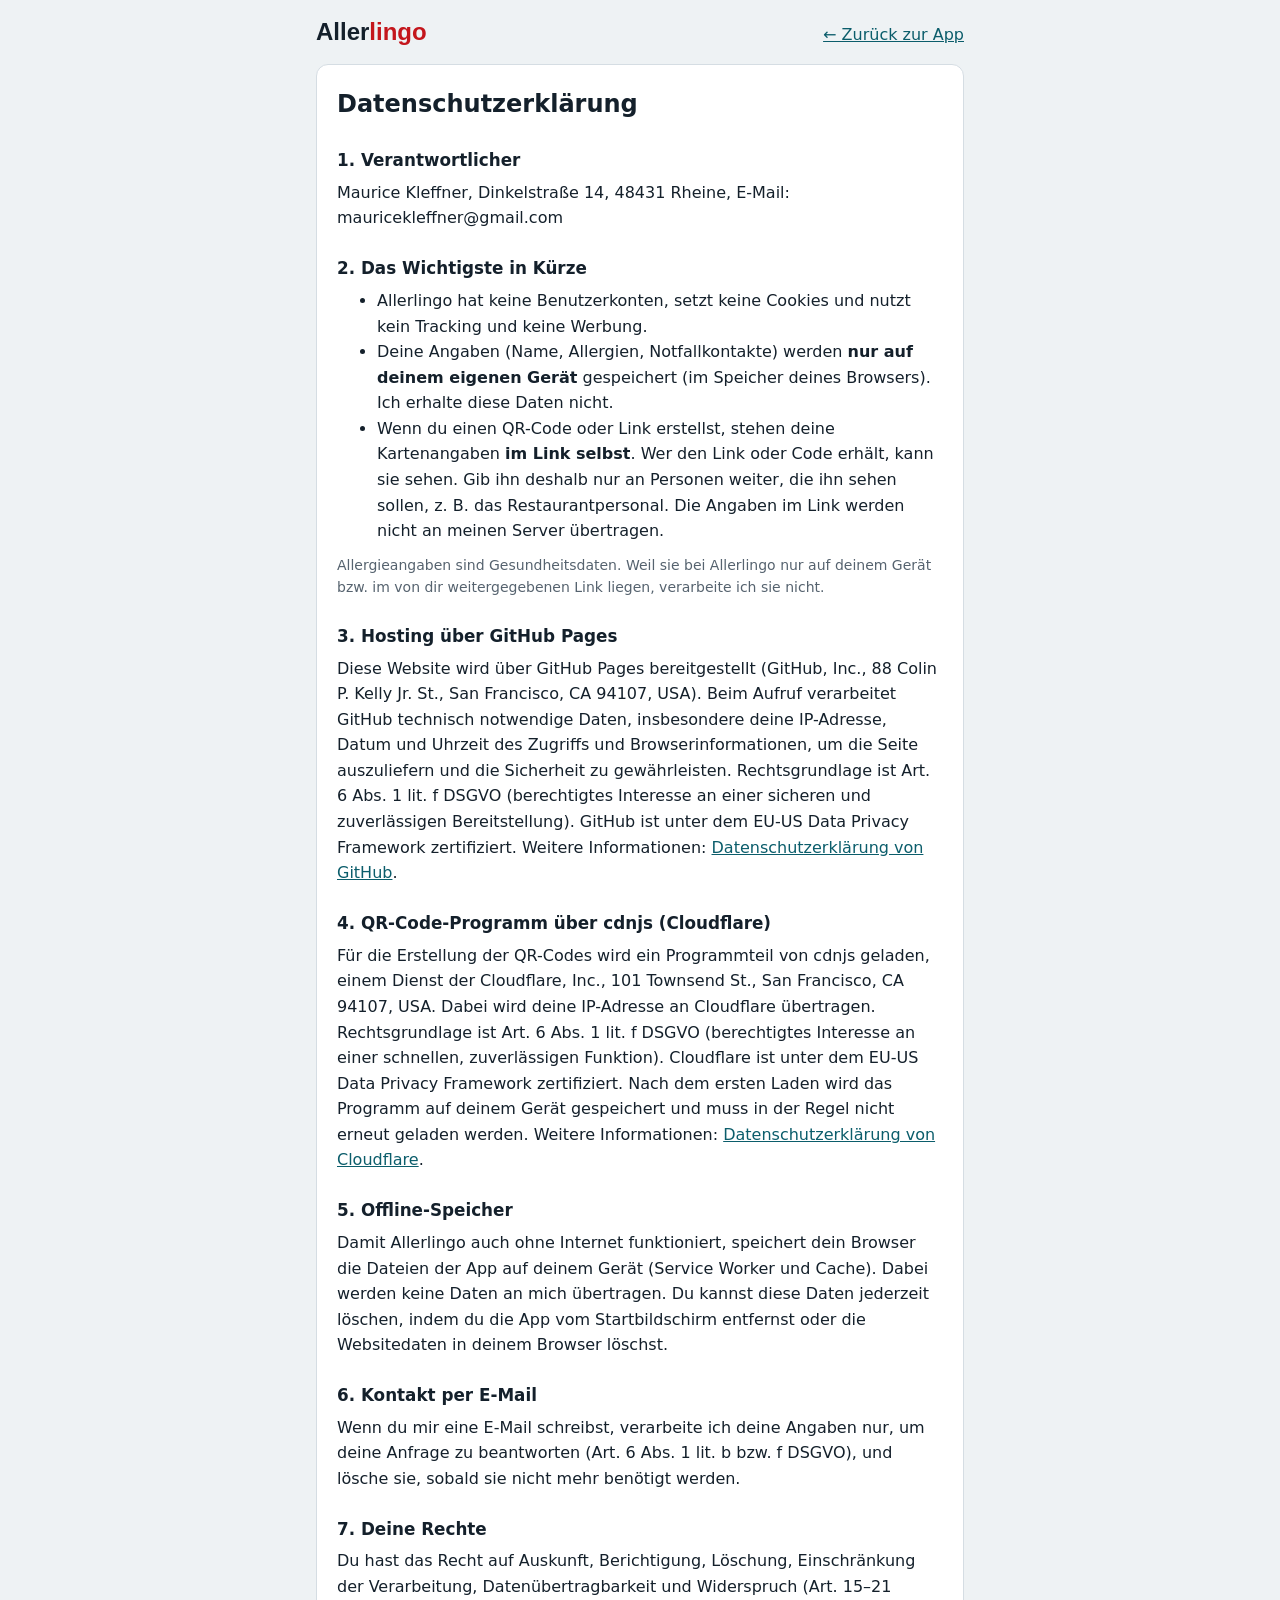
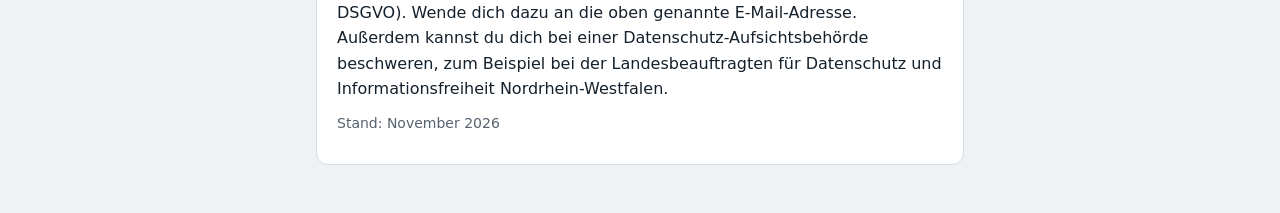
==== datenschutz.html @ f08885e3 "Allerlingo Version 4: Impressum und Datenschutzerklärung, ohne Google Fonts Co-Authored-By: Claude O" ====
<!doctype html>
<html lang="de"><head><meta charset="utf-8"><meta name="viewport" content="width=device-width, initial-scale=1, viewport-fit=cover">
<title>Datenschutz – Allerlingo</title><link rel="icon" type="image/png" href="favicon.png"><link rel="stylesheet" href="legal.css"></head>
<body><main>
<div class="top"><a class="logo" href="./">Aller<span>lingo</span></a><a href="./">← Zurück zur App</a></div>
<div class="box">
<h1>Datenschutzerklärung</h1>
<h2>1. Verantwortlicher</h2>
<p>Maurice Kleffner, Dinkelstraße 14, 48431 Rheine, E-Mail: mauricekleffner@gmail.com</p>

<h2>2. Das Wichtigste in Kürze</h2>
<ul>
<li>Allerlingo hat keine Benutzerkonten, setzt keine Cookies und nutzt kein Tracking und keine Werbung.</li>
<li>Deine Angaben (Name, Allergien, Notfallkontakte) werden <strong>nur auf deinem eigenen Gerät</strong> gespeichert (im Speicher deines Browsers). Ich erhalte diese Daten nicht.</li>
<li>Wenn du einen QR-Code oder Link erstellst, stehen deine Kartenangaben <strong>im Link selbst</strong>. Wer den Link oder Code erhält, kann sie sehen. Gib ihn deshalb nur an Personen weiter, die ihn sehen sollen, z. B. das Restaurantpersonal. Die Angaben im Link werden nicht an meinen Server übertragen.</li>
</ul>
<p class="muted">Allergieangaben sind Gesundheitsdaten. Weil sie bei Allerlingo nur auf deinem Gerät bzw. im von dir weitergegebenen Link liegen, verarbeite ich sie nicht.</p>

<h2>3. Hosting über GitHub Pages</h2>
<p>Diese Website wird über GitHub Pages bereitgestellt (GitHub, Inc., 88 Colin P. Kelly Jr. St., San Francisco, CA 94107, USA). Beim Aufruf verarbeitet GitHub technisch notwendige Daten, insbesondere deine IP-Adresse, Datum und Uhrzeit des Zugriffs und Browserinformationen, um die Seite auszuliefern und die Sicherheit zu gewährleisten. Rechtsgrundlage ist Art. 6 Abs. 1 lit. f DSGVO (berechtigtes Interesse an einer sicheren und zuverlässigen Bereitstellung). GitHub ist unter dem EU-US Data Privacy Framework zertifiziert. Weitere Informationen: <a href="https://docs.github.com/de/site-policy/privacy-policies/github-general-privacy-statement" rel="noopener">Datenschutzerklärung von GitHub</a>.</p>

<h2>4. QR-Code-Programm über cdnjs (Cloudflare)</h2>
<p>Für die Erstellung der QR-Codes wird ein Programmteil von cdnjs geladen, einem Dienst der Cloudflare, Inc., 101 Townsend St., San Francisco, CA 94107, USA. Dabei wird deine IP-Adresse an Cloudflare übertragen. Rechtsgrundlage ist Art. 6 Abs. 1 lit. f DSGVO (berechtigtes Interesse an einer schnellen, zuverlässigen Funktion). Cloudflare ist unter dem EU-US Data Privacy Framework zertifiziert. Nach dem ersten Laden wird das Programm auf deinem Gerät gespeichert und muss in der Regel nicht erneut geladen werden. Weitere Informationen: <a href="https://www.cloudflare.com/de-de/privacypolicy/" rel="noopener">Datenschutzerklärung von Cloudflare</a>.</p>

<h2>5. Offline-Speicher</h2>
<p>Damit Allerlingo auch ohne Internet funktioniert, speichert dein Browser die Dateien der App auf deinem Gerät (Service Worker und Cache). Dabei werden keine Daten an mich übertragen. Du kannst diese Daten jederzeit löschen, indem du die App vom Startbildschirm entfernst oder die Websitedaten in deinem Browser löschst.</p>

<h2>6. Kontakt per E-Mail</h2>
<p>Wenn du mir eine E-Mail schreibst, verarbeite ich deine Angaben nur, um deine Anfrage zu beantworten (Art. 6 Abs. 1 lit. b bzw. f DSGVO), und lösche sie, sobald sie nicht mehr benötigt werden.</p>

<h2>7. Deine Rechte</h2>
<p>Du hast das Recht auf Auskunft, Berichtigung, Löschung, Einschränkung der Verarbeitung, Datenübertragbarkeit und Widerspruch (Art. 15–21 DSGVO). Wende dich dazu an die oben genannte E-Mail-Adresse. Außerdem kannst du dich bei einer Datenschutz-Aufsichtsbehörde beschweren, zum Beispiel bei der Landesbeauftragten für Datenschutz und Informationsfreiheit Nordrhein-Westfalen.</p>

<p class="muted">Stand: November 2026</p>
</div></main></body></html>
---- legal.css ----
:root{--bg:#EEF2F4;--surface:#FFFFFF;--ink:#14202B;--muted:#56636F;--line:#D5DDE3;--accent:#0B5D6B;--danger:#C4161C;color-scheme:light}
@media (prefers-color-scheme: dark){:root:not([data-theme="light"]){--bg:#0E151B;--surface:#16212A;--ink:#E6EDF2;--muted:#9AA9B5;--line:#2A3843;--accent:#55B8C6;--danger:#FF6B6F;color-scheme:dark}}
:root[data-theme="dark"]{--bg:#0E151B;--surface:#16212A;--ink:#E6EDF2;--muted:#9AA9B5;--line:#2A3843;--accent:#55B8C6;--danger:#FF6B6F;color-scheme:dark}
*{box-sizing:border-box}
body{margin:0;background:var(--bg);color:var(--ink);font:16px/1.6 system-ui,-apple-system,"Segoe UI",Roboto,Arial,sans-serif}
main{max-width:680px;margin:0 auto;padding-block:20px 48px;padding-left:max(16px,env(safe-area-inset-left,0px));padding-right:max(16px,env(safe-area-inset-right,0px))}
.top{display:flex;justify-content:space-between;align-items:baseline;gap:12px;flex-wrap:wrap;margin-bottom:16px}
.logo{font:800 1.5rem/1 "Helvetica Neue",Arial,sans-serif;color:var(--ink);text-decoration:none}
.logo span{color:var(--danger)}
a{color:var(--accent)}
.box{background:var(--surface);border:1px solid var(--line);border-radius:12px;padding:20px}
h1{font-size:1.5rem;margin:0 0 12px;text-wrap:balance}
h2{font-size:1.05rem;margin:24px 0 6px}
p,ul{margin:0 0 10px}
.muted{color:var(--muted);font-size:.875rem}
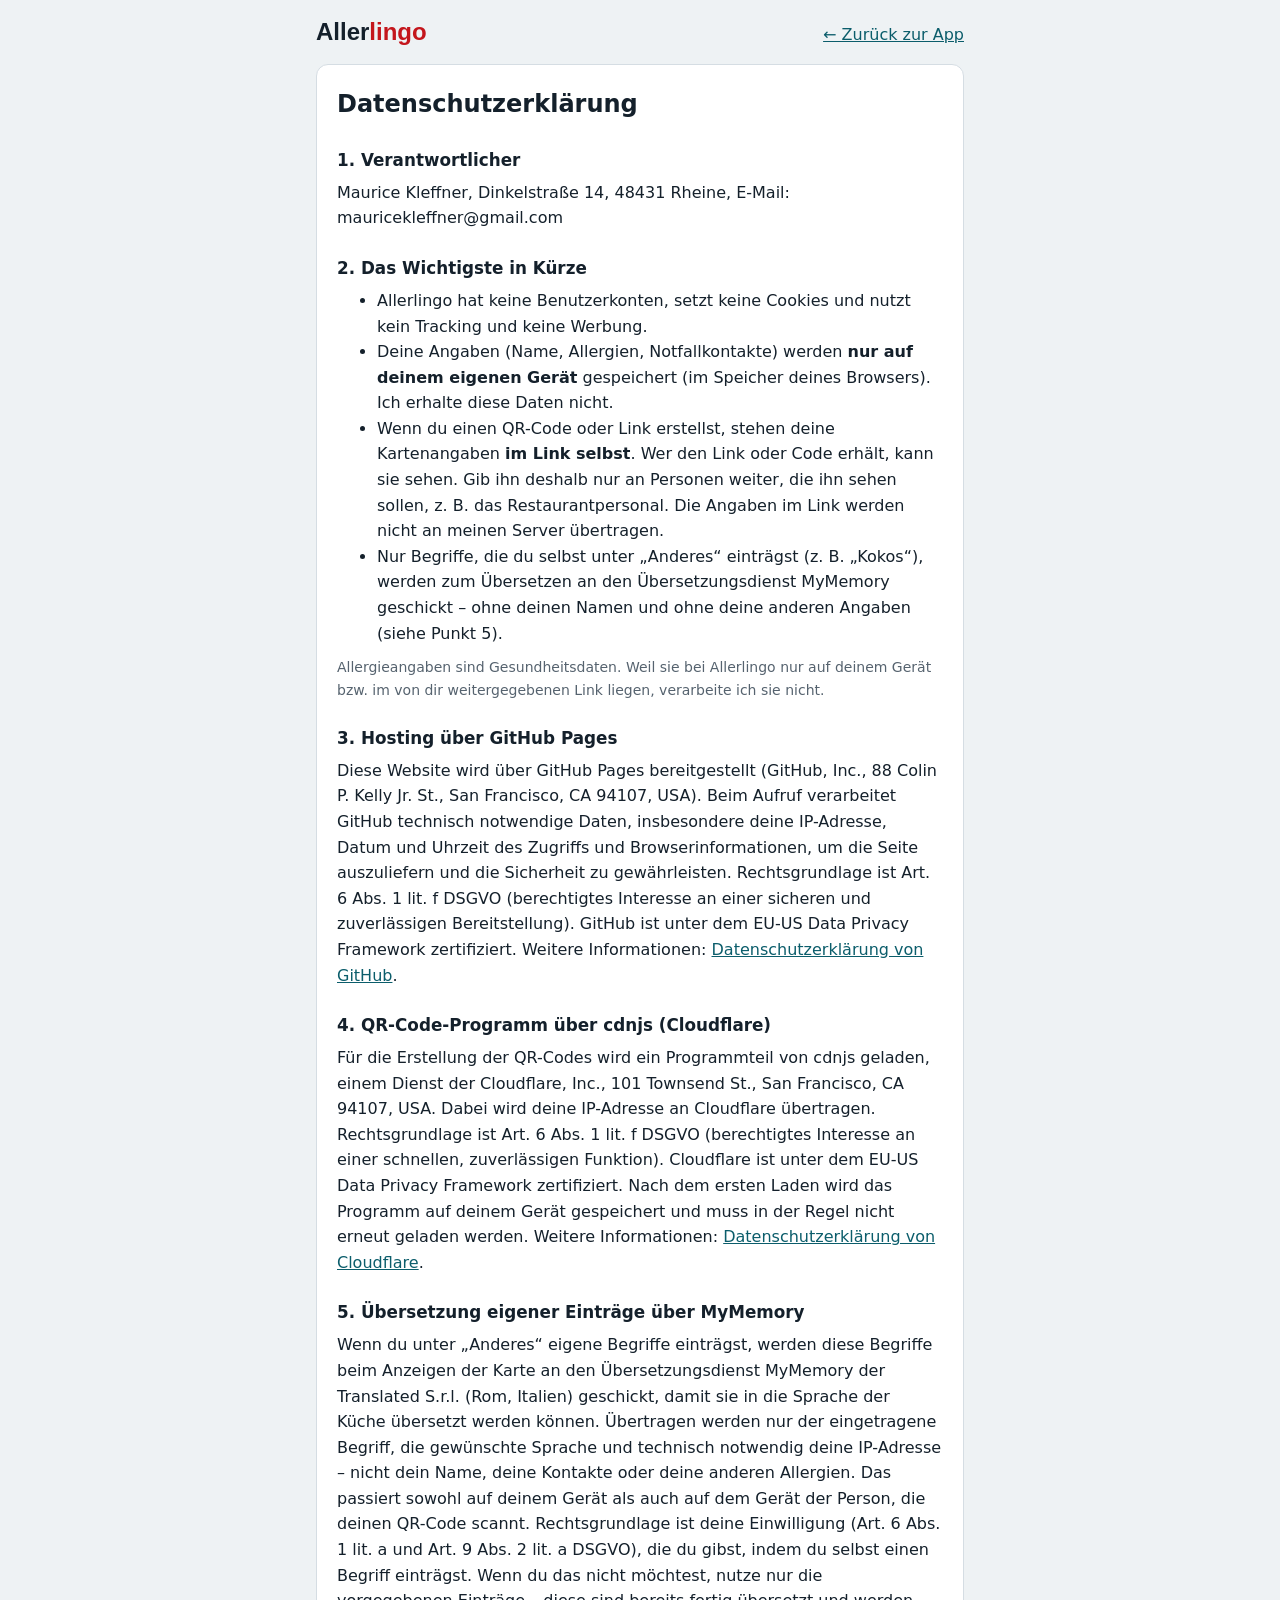
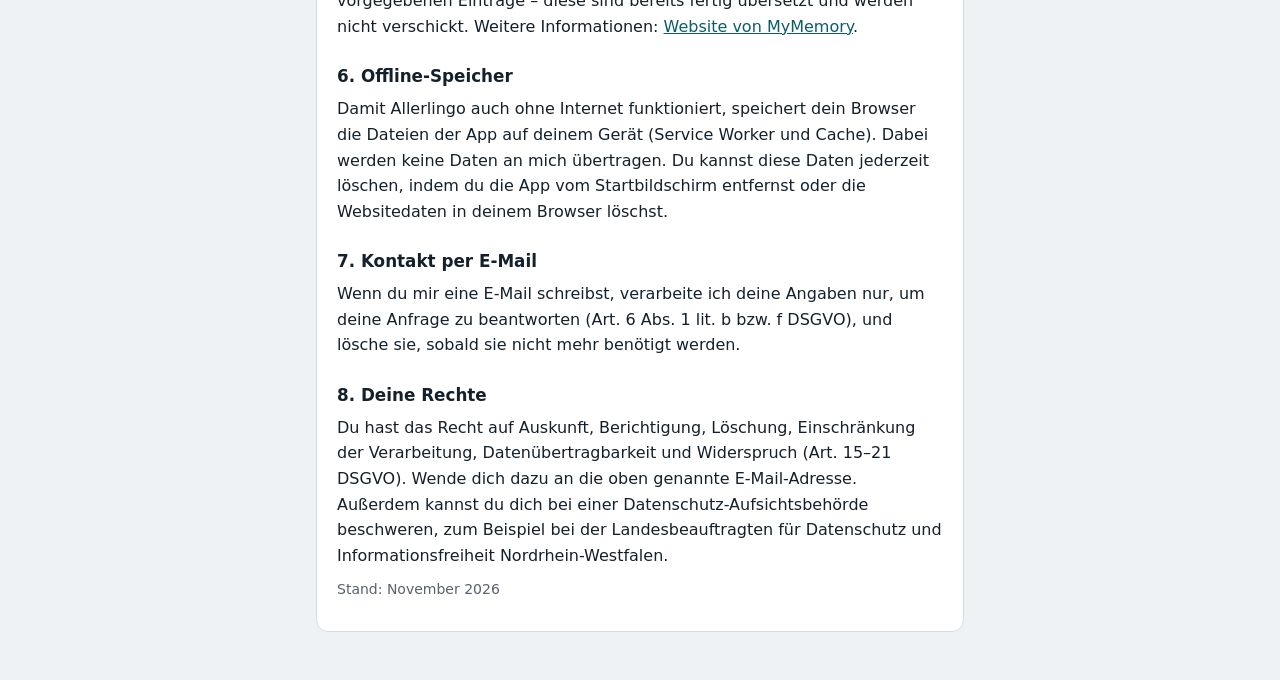
==== commit 68dc259f: "Version 5: Kategorien, 22 neue Einträge, eigene Einträge mit Übersetzung - Allergieliste in aufklapp" ====
--- a/datenschutz.html
+++ b/datenschutz.html
@@ -13,6 +13,7 @@
 <li>Allerlingo hat keine Benutzerkonten, setzt keine Cookies und nutzt kein Tracking und keine Werbung.</li>
 <li>Deine Angaben (Name, Allergien, Notfallkontakte) werden <strong>nur auf deinem eigenen Gerät</strong> gespeichert (im Speicher deines Browsers). Ich erhalte diese Daten nicht.</li>
 <li>Wenn du einen QR-Code oder Link erstellst, stehen deine Kartenangaben <strong>im Link selbst</strong>. Wer den Link oder Code erhält, kann sie sehen. Gib ihn deshalb nur an Personen weiter, die ihn sehen sollen, z. B. das Restaurantpersonal. Die Angaben im Link werden nicht an meinen Server übertragen.</li>
+<li>Nur Begriffe, die du selbst unter „Anderes“ einträgst (z. B. „Kokos“), werden zum Übersetzen an den Übersetzungsdienst MyMemory geschickt – ohne deinen Namen und ohne deine anderen Angaben (siehe Punkt 5).</li>
 </ul>
 <p class="muted">Allergieangaben sind Gesundheitsdaten. Weil sie bei Allerlingo nur auf deinem Gerät bzw. im von dir weitergegebenen Link liegen, verarbeite ich sie nicht.</p>
 
@@ -22,13 +23,16 @@
 <h2>4. QR-Code-Programm über cdnjs (Cloudflare)</h2>
 <p>Für die Erstellung der QR-Codes wird ein Programmteil von cdnjs geladen, einem Dienst der Cloudflare, Inc., 101 Townsend St., San Francisco, CA 94107, USA. Dabei wird deine IP-Adresse an Cloudflare übertragen. Rechtsgrundlage ist Art. 6 Abs. 1 lit. f DSGVO (berechtigtes Interesse an einer schnellen, zuverlässigen Funktion). Cloudflare ist unter dem EU-US Data Privacy Framework zertifiziert. Nach dem ersten Laden wird das Programm auf deinem Gerät gespeichert und muss in der Regel nicht erneut geladen werden. Weitere Informationen: <a href="https://www.cloudflare.com/de-de/privacypolicy/" rel="noopener">Datenschutzerklärung von Cloudflare</a>.</p>
 
-<h2>5. Offline-Speicher</h2>
+<h2>5. Übersetzung eigener Einträge über MyMemory</h2>
+<p>Wenn du unter „Anderes“ eigene Begriffe einträgst, werden diese Begriffe beim Anzeigen der Karte an den Übersetzungsdienst MyMemory der Translated S.r.l. (Rom, Italien) geschickt, damit sie in die Sprache der Küche übersetzt werden können. Übertragen werden nur der eingetragene Begriff, die gewünschte Sprache und technisch notwendig deine IP-Adresse – nicht dein Name, deine Kontakte oder deine anderen Allergien. Das passiert sowohl auf deinem Gerät als auch auf dem Gerät der Person, die deinen QR-Code scannt. Rechtsgrundlage ist deine Einwilligung (Art. 6 Abs. 1 lit. a und Art. 9 Abs. 2 lit. a DSGVO), die du gibst, indem du selbst einen Begriff einträgst. Wenn du das nicht möchtest, nutze nur die vorgegebenen Einträge – diese sind bereits fertig übersetzt und werden nicht verschickt. Weitere Informationen: <a href="https://mymemory.translated.net/" rel="noopener">Website von MyMemory</a>.</p>
+
+<h2>6. Offline-Speicher</h2>
 <p>Damit Allerlingo auch ohne Internet funktioniert, speichert dein Browser die Dateien der App auf deinem Gerät (Service Worker und Cache). Dabei werden keine Daten an mich übertragen. Du kannst diese Daten jederzeit löschen, indem du die App vom Startbildschirm entfernst oder die Websitedaten in deinem Browser löschst.</p>
 
-<h2>6. Kontakt per E-Mail</h2>
+<h2>7. Kontakt per E-Mail</h2>
 <p>Wenn du mir eine E-Mail schreibst, verarbeite ich deine Angaben nur, um deine Anfrage zu beantworten (Art. 6 Abs. 1 lit. b bzw. f DSGVO), und lösche sie, sobald sie nicht mehr benötigt werden.</p>
 
-<h2>7. Deine Rechte</h2>
+<h2>8. Deine Rechte</h2>
 <p>Du hast das Recht auf Auskunft, Berichtigung, Löschung, Einschränkung der Verarbeitung, Datenübertragbarkeit und Widerspruch (Art. 15–21 DSGVO). Wende dich dazu an die oben genannte E-Mail-Adresse. Außerdem kannst du dich bei einer Datenschutz-Aufsichtsbehörde beschweren, zum Beispiel bei der Landesbeauftragten für Datenschutz und Informationsfreiheit Nordrhein-Westfalen.</p>
 
 <p class="muted">Stand: November 2026</p>
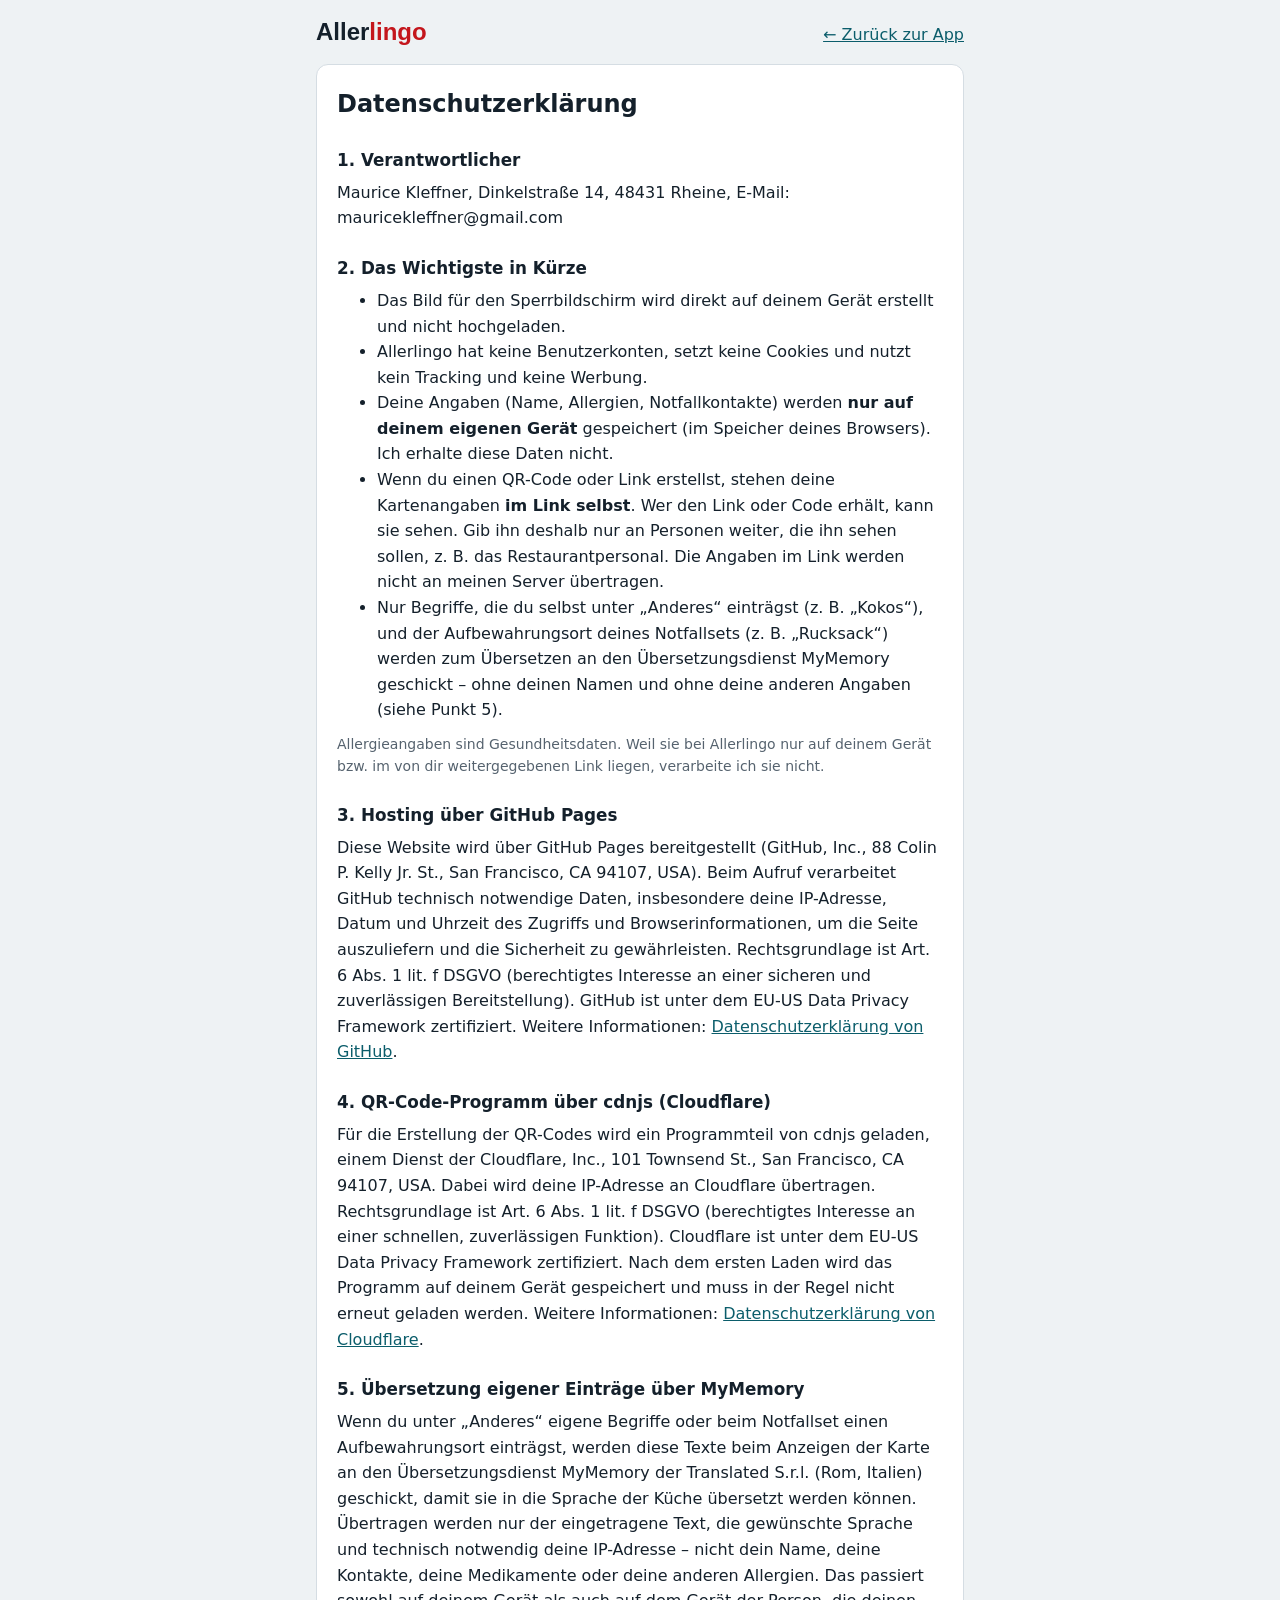
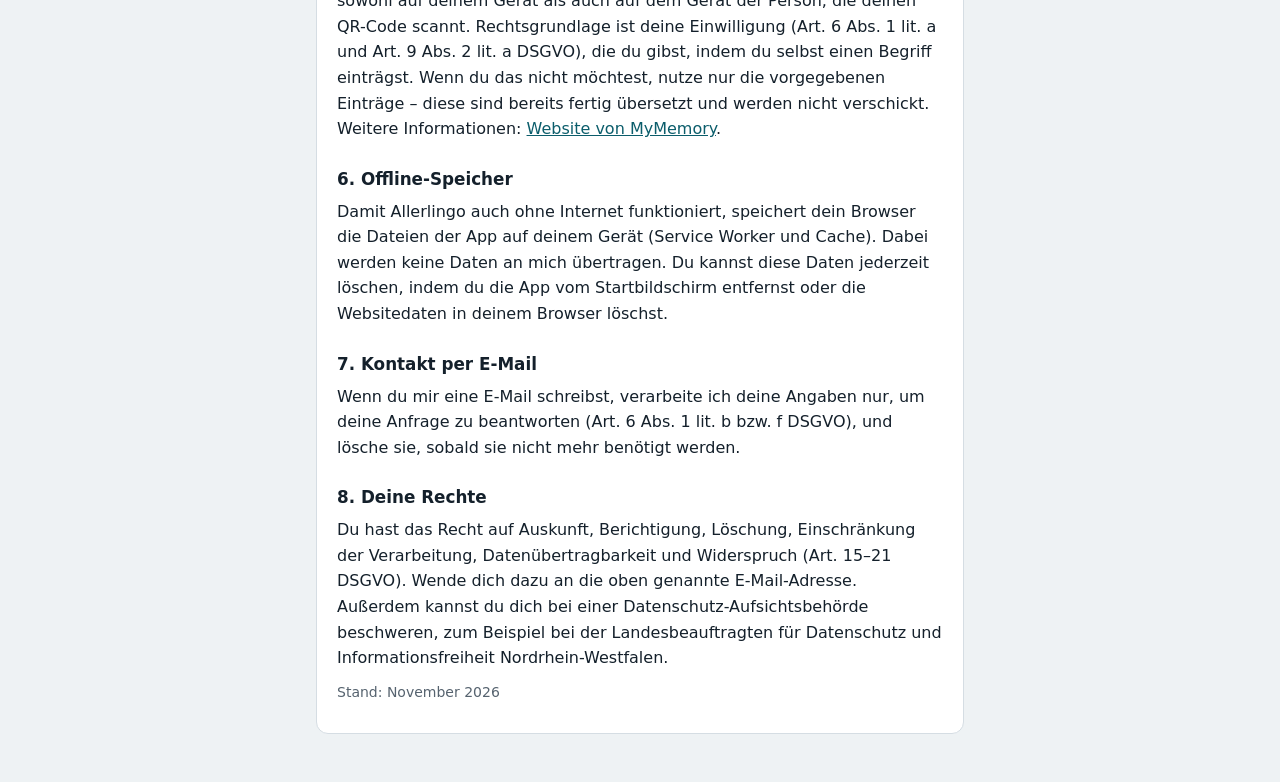
==== commit 1ac21a37: "Version 6: Notfall-Karte für Rettungskräfte - Zweite Karte „Notfall“ neben der Restaurant-Karte: Not" ====
--- a/datenschutz.html
+++ b/datenschutz.html
@@ -10,10 +10,11 @@
 
 <h2>2. Das Wichtigste in Kürze</h2>
 <ul>
+<li>Das Bild für den Sperrbildschirm wird direkt auf deinem Gerät erstellt und nicht hochgeladen.</li>
 <li>Allerlingo hat keine Benutzerkonten, setzt keine Cookies und nutzt kein Tracking und keine Werbung.</li>
 <li>Deine Angaben (Name, Allergien, Notfallkontakte) werden <strong>nur auf deinem eigenen Gerät</strong> gespeichert (im Speicher deines Browsers). Ich erhalte diese Daten nicht.</li>
 <li>Wenn du einen QR-Code oder Link erstellst, stehen deine Kartenangaben <strong>im Link selbst</strong>. Wer den Link oder Code erhält, kann sie sehen. Gib ihn deshalb nur an Personen weiter, die ihn sehen sollen, z. B. das Restaurantpersonal. Die Angaben im Link werden nicht an meinen Server übertragen.</li>
-<li>Nur Begriffe, die du selbst unter „Anderes“ einträgst (z. B. „Kokos“), werden zum Übersetzen an den Übersetzungsdienst MyMemory geschickt – ohne deinen Namen und ohne deine anderen Angaben (siehe Punkt 5).</li>
+<li>Nur Begriffe, die du selbst unter „Anderes“ einträgst (z. B. „Kokos“), und der Aufbewahrungsort deines Notfallsets (z. B. „Rucksack“) werden zum Übersetzen an den Übersetzungsdienst MyMemory geschickt – ohne deinen Namen und ohne deine anderen Angaben (siehe Punkt 5).</li>
 </ul>
 <p class="muted">Allergieangaben sind Gesundheitsdaten. Weil sie bei Allerlingo nur auf deinem Gerät bzw. im von dir weitergegebenen Link liegen, verarbeite ich sie nicht.</p>
 
@@ -24,7 +25,7 @@
 <p>Für die Erstellung der QR-Codes wird ein Programmteil von cdnjs geladen, einem Dienst der Cloudflare, Inc., 101 Townsend St., San Francisco, CA 94107, USA. Dabei wird deine IP-Adresse an Cloudflare übertragen. Rechtsgrundlage ist Art. 6 Abs. 1 lit. f DSGVO (berechtigtes Interesse an einer schnellen, zuverlässigen Funktion). Cloudflare ist unter dem EU-US Data Privacy Framework zertifiziert. Nach dem ersten Laden wird das Programm auf deinem Gerät gespeichert und muss in der Regel nicht erneut geladen werden. Weitere Informationen: <a href="https://www.cloudflare.com/de-de/privacypolicy/" rel="noopener">Datenschutzerklärung von Cloudflare</a>.</p>
 
 <h2>5. Übersetzung eigener Einträge über MyMemory</h2>
-<p>Wenn du unter „Anderes“ eigene Begriffe einträgst, werden diese Begriffe beim Anzeigen der Karte an den Übersetzungsdienst MyMemory der Translated S.r.l. (Rom, Italien) geschickt, damit sie in die Sprache der Küche übersetzt werden können. Übertragen werden nur der eingetragene Begriff, die gewünschte Sprache und technisch notwendig deine IP-Adresse – nicht dein Name, deine Kontakte oder deine anderen Allergien. Das passiert sowohl auf deinem Gerät als auch auf dem Gerät der Person, die deinen QR-Code scannt. Rechtsgrundlage ist deine Einwilligung (Art. 6 Abs. 1 lit. a und Art. 9 Abs. 2 lit. a DSGVO), die du gibst, indem du selbst einen Begriff einträgst. Wenn du das nicht möchtest, nutze nur die vorgegebenen Einträge – diese sind bereits fertig übersetzt und werden nicht verschickt. Weitere Informationen: <a href="https://mymemory.translated.net/" rel="noopener">Website von MyMemory</a>.</p>
+<p>Wenn du unter „Anderes“ eigene Begriffe oder beim Notfallset einen Aufbewahrungsort einträgst, werden diese Texte beim Anzeigen der Karte an den Übersetzungsdienst MyMemory der Translated S.r.l. (Rom, Italien) geschickt, damit sie in die Sprache der Küche übersetzt werden können. Übertragen werden nur der eingetragene Text, die gewünschte Sprache und technisch notwendig deine IP-Adresse – nicht dein Name, deine Kontakte, deine Medikamente oder deine anderen Allergien. Das passiert sowohl auf deinem Gerät als auch auf dem Gerät der Person, die deinen QR-Code scannt. Rechtsgrundlage ist deine Einwilligung (Art. 6 Abs. 1 lit. a und Art. 9 Abs. 2 lit. a DSGVO), die du gibst, indem du selbst einen Begriff einträgst. Wenn du das nicht möchtest, nutze nur die vorgegebenen Einträge – diese sind bereits fertig übersetzt und werden nicht verschickt. Weitere Informationen: <a href="https://mymemory.translated.net/" rel="noopener">Website von MyMemory</a>.</p>
 
 <h2>6. Offline-Speicher</h2>
 <p>Damit Allerlingo auch ohne Internet funktioniert, speichert dein Browser die Dateien der App auf deinem Gerät (Service Worker und Cache). Dabei werden keine Daten an mich übertragen. Du kannst diese Daten jederzeit löschen, indem du die App vom Startbildschirm entfernst oder die Websitedaten in deinem Browser löschst.</p>
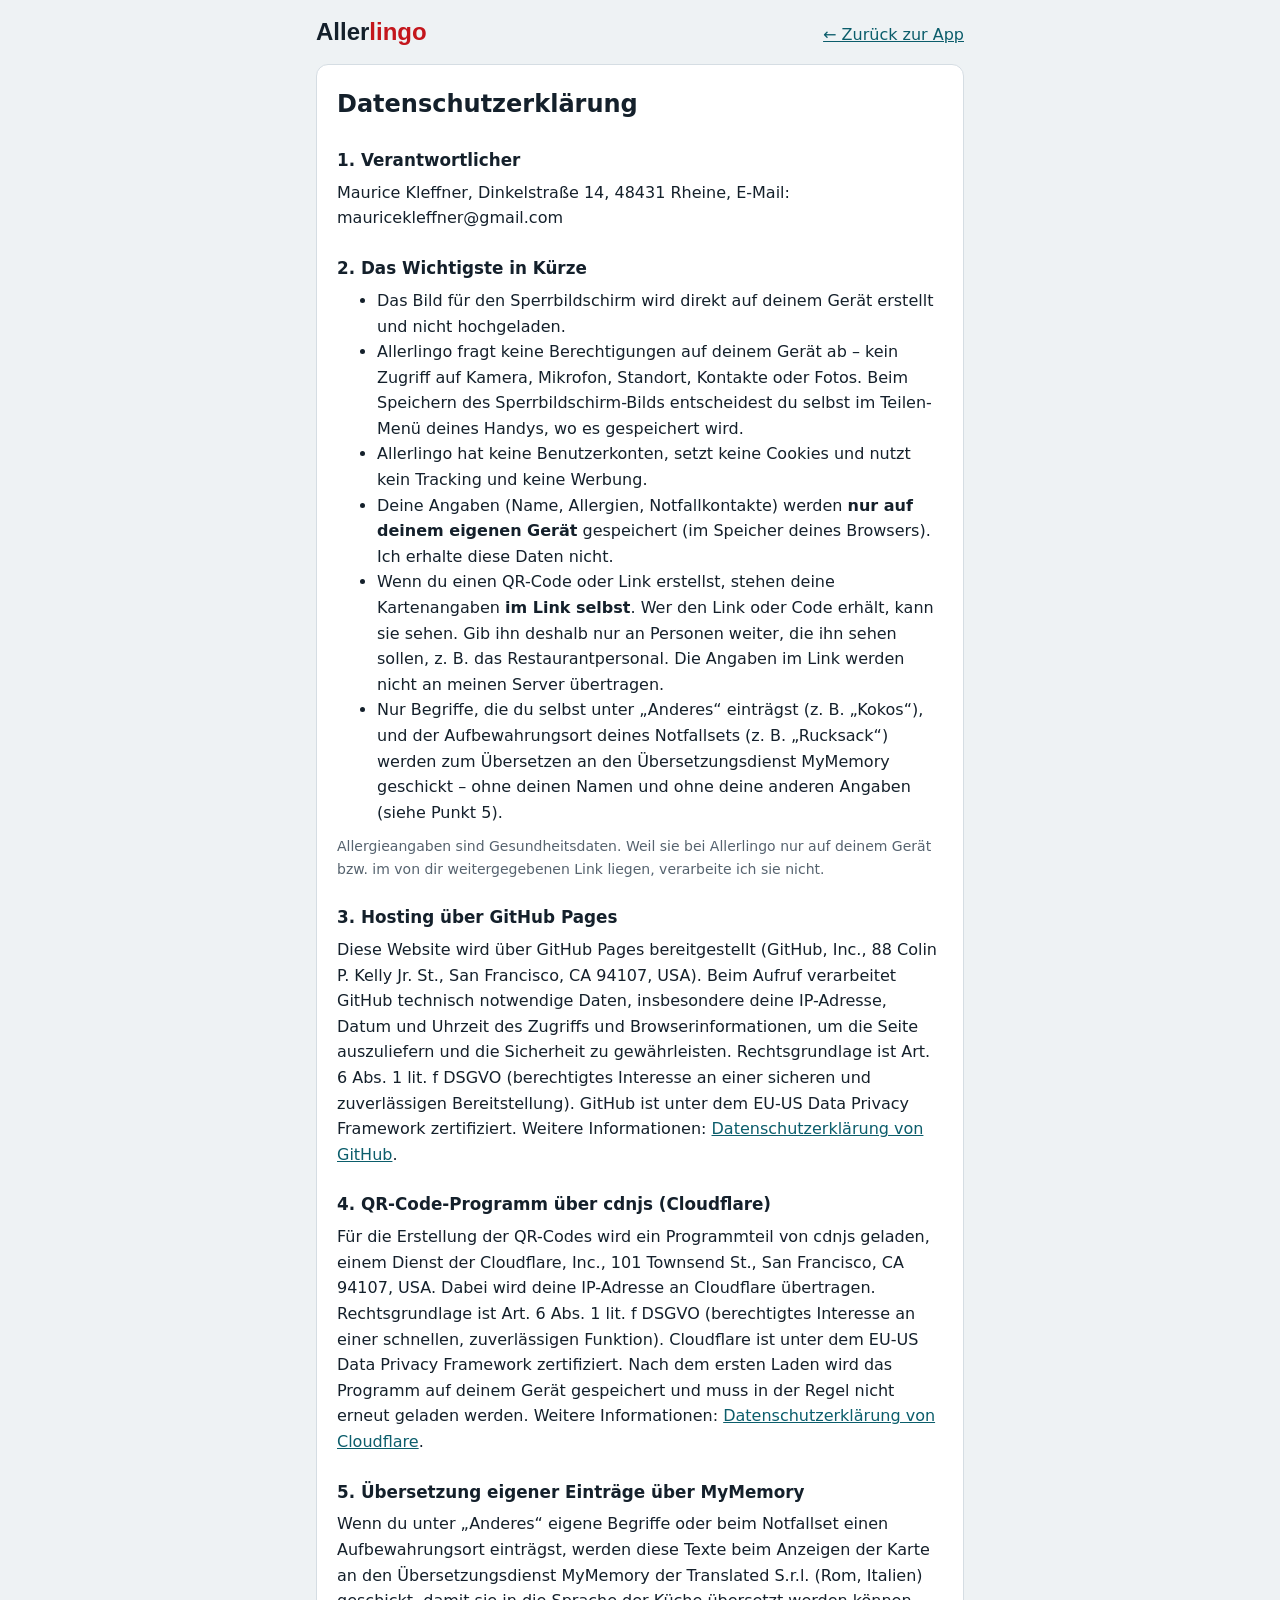
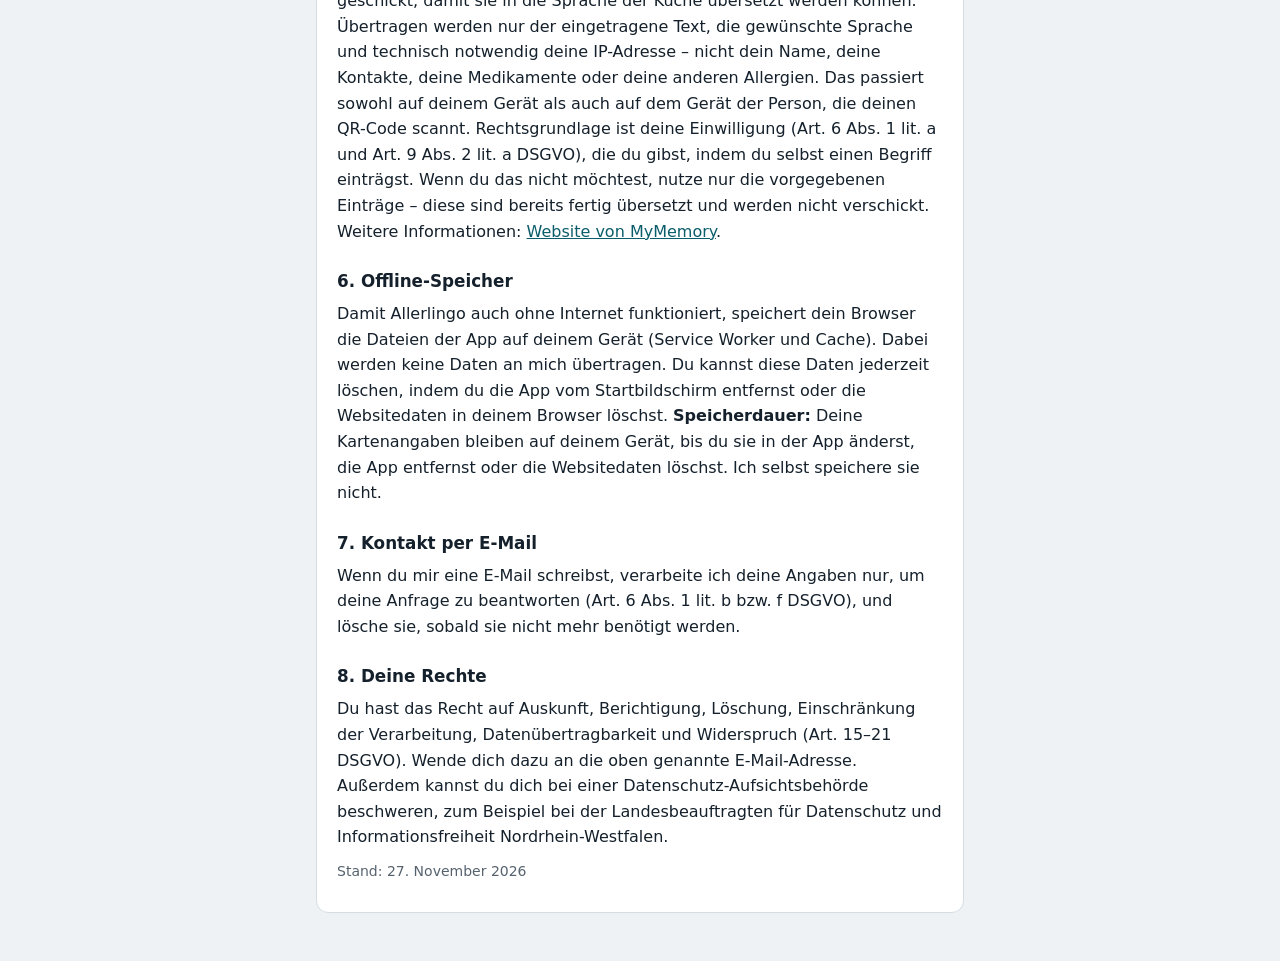
==== commit 551edfeb: "Datenschutz: Hinweis auf Geräteberechtigungen und Speicherdauer Co-Authored-By: Claude Opus 5.5 <nor" ====
--- a/datenschutz.html
+++ b/datenschutz.html
@@ -11,6 +11,7 @@
 <h2>2. Das Wichtigste in Kürze</h2>
 <ul>
 <li>Das Bild für den Sperrbildschirm wird direkt auf deinem Gerät erstellt und nicht hochgeladen.</li>
+<li>Allerlingo fragt keine Berechtigungen auf deinem Gerät ab – kein Zugriff auf Kamera, Mikrofon, Standort, Kontakte oder Fotos. Beim Speichern des Sperrbildschirm-Bilds entscheidest du selbst im Teilen-Menü deines Handys, wo es gespeichert wird.</li>
 <li>Allerlingo hat keine Benutzerkonten, setzt keine Cookies und nutzt kein Tracking und keine Werbung.</li>
 <li>Deine Angaben (Name, Allergien, Notfallkontakte) werden <strong>nur auf deinem eigenen Gerät</strong> gespeichert (im Speicher deines Browsers). Ich erhalte diese Daten nicht.</li>
 <li>Wenn du einen QR-Code oder Link erstellst, stehen deine Kartenangaben <strong>im Link selbst</strong>. Wer den Link oder Code erhält, kann sie sehen. Gib ihn deshalb nur an Personen weiter, die ihn sehen sollen, z. B. das Restaurantpersonal. Die Angaben im Link werden nicht an meinen Server übertragen.</li>
@@ -28,7 +29,7 @@
 <p>Wenn du unter „Anderes“ eigene Begriffe oder beim Notfallset einen Aufbewahrungsort einträgst, werden diese Texte beim Anzeigen der Karte an den Übersetzungsdienst MyMemory der Translated S.r.l. (Rom, Italien) geschickt, damit sie in die Sprache der Küche übersetzt werden können. Übertragen werden nur der eingetragene Text, die gewünschte Sprache und technisch notwendig deine IP-Adresse – nicht dein Name, deine Kontakte, deine Medikamente oder deine anderen Allergien. Das passiert sowohl auf deinem Gerät als auch auf dem Gerät der Person, die deinen QR-Code scannt. Rechtsgrundlage ist deine Einwilligung (Art. 6 Abs. 1 lit. a und Art. 9 Abs. 2 lit. a DSGVO), die du gibst, indem du selbst einen Begriff einträgst. Wenn du das nicht möchtest, nutze nur die vorgegebenen Einträge – diese sind bereits fertig übersetzt und werden nicht verschickt. Weitere Informationen: <a href="https://mymemory.translated.net/" rel="noopener">Website von MyMemory</a>.</p>
 
 <h2>6. Offline-Speicher</h2>
-<p>Damit Allerlingo auch ohne Internet funktioniert, speichert dein Browser die Dateien der App auf deinem Gerät (Service Worker und Cache). Dabei werden keine Daten an mich übertragen. Du kannst diese Daten jederzeit löschen, indem du die App vom Startbildschirm entfernst oder die Websitedaten in deinem Browser löschst.</p>
+<p>Damit Allerlingo auch ohne Internet funktioniert, speichert dein Browser die Dateien der App auf deinem Gerät (Service Worker und Cache). Dabei werden keine Daten an mich übertragen. Du kannst diese Daten jederzeit löschen, indem du die App vom Startbildschirm entfernst oder die Websitedaten in deinem Browser löschst. <strong>Speicherdauer:</strong> Deine Kartenangaben bleiben auf deinem Gerät, bis du sie in der App änderst, die App entfernst oder die Websitedaten löschst. Ich selbst speichere sie nicht.</p>
 
 <h2>7. Kontakt per E-Mail</h2>
 <p>Wenn du mir eine E-Mail schreibst, verarbeite ich deine Angaben nur, um deine Anfrage zu beantworten (Art. 6 Abs. 1 lit. b bzw. f DSGVO), und lösche sie, sobald sie nicht mehr benötigt werden.</p>
@@ -36,5 +37,5 @@
 <h2>8. Deine Rechte</h2>
 <p>Du hast das Recht auf Auskunft, Berichtigung, Löschung, Einschränkung der Verarbeitung, Datenübertragbarkeit und Widerspruch (Art. 15–21 DSGVO). Wende dich dazu an die oben genannte E-Mail-Adresse. Außerdem kannst du dich bei einer Datenschutz-Aufsichtsbehörde beschweren, zum Beispiel bei der Landesbeauftragten für Datenschutz und Informationsfreiheit Nordrhein-Westfalen.</p>
 
-<p class="muted">Stand: November 2026</p>
+<p class="muted">Stand: 27. November 2026</p>
 </div></main></body></html>
